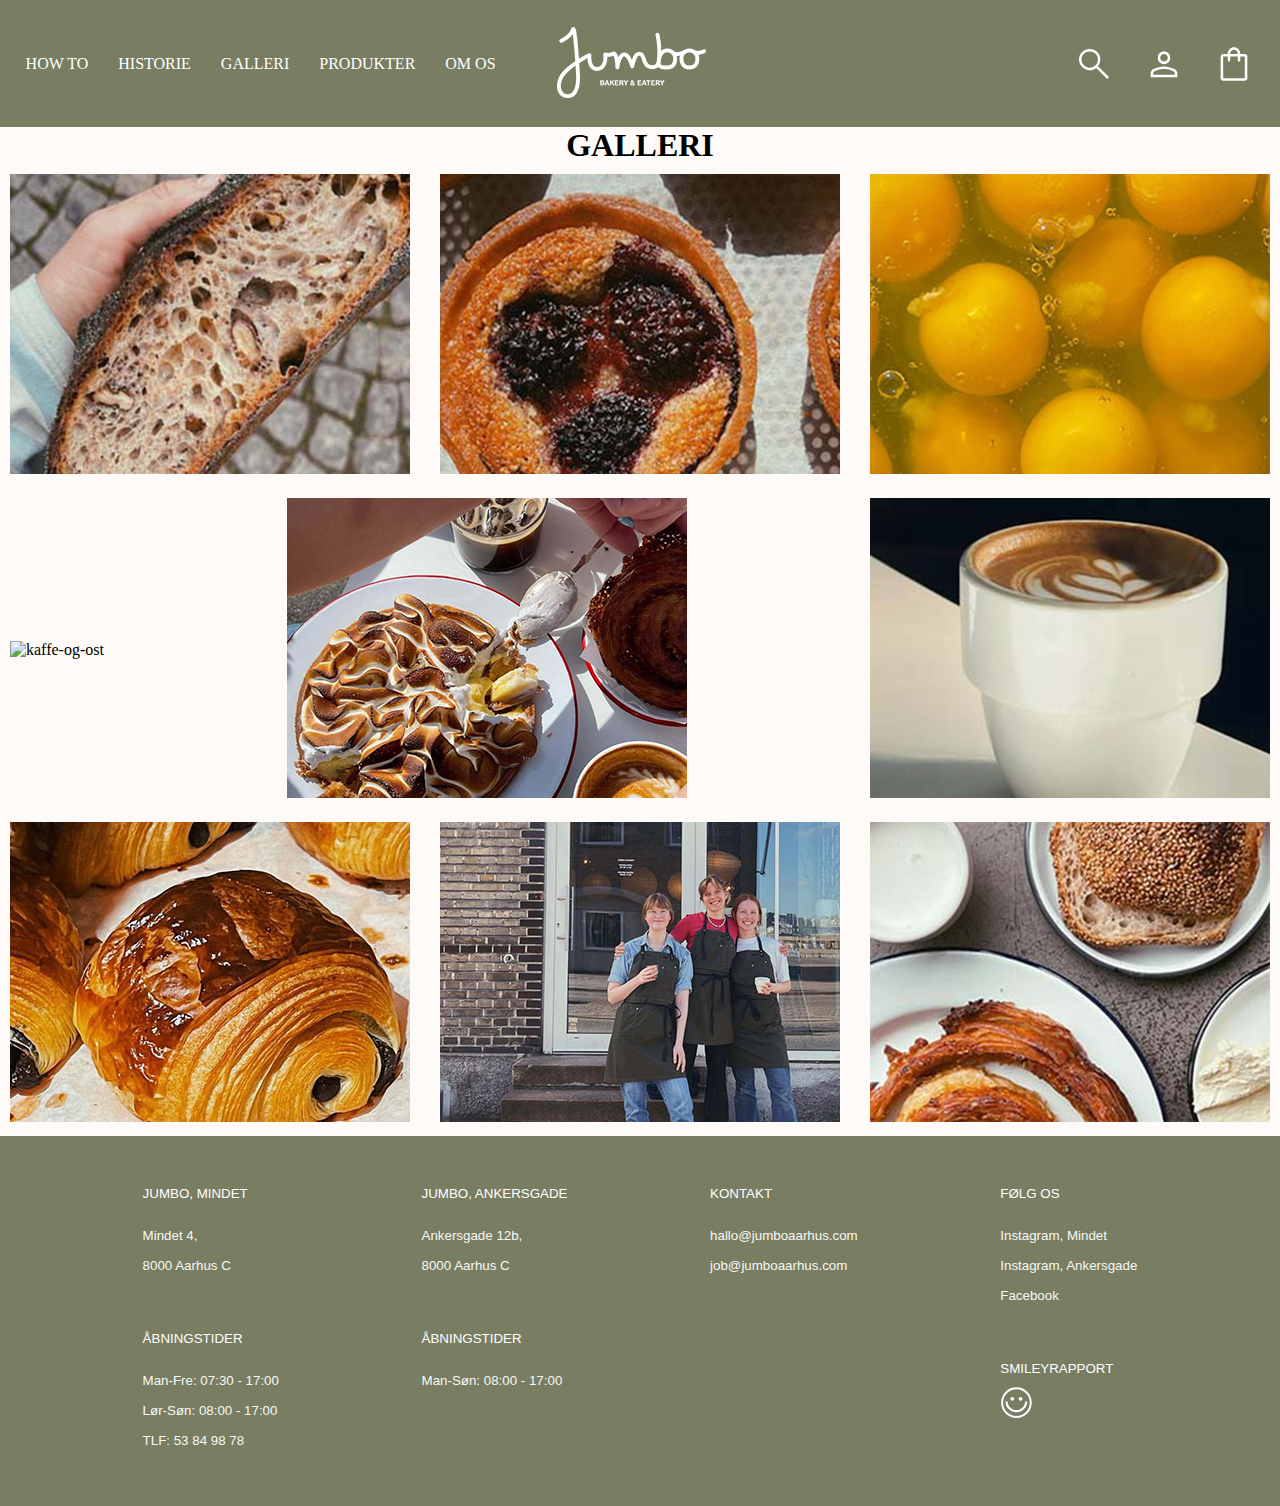
==== galleri.html @ 82f7b33d "Sæt galleri ind" ====
<!DOCTYPE html>
<html lang="en">
<head>
    <meta charset="UTF-8">
    <meta http-equiv="X-UA-Compatible" content="IE=edge">
    <meta name="viewport" content="width=device-width, initial-scale=1.0">
    <title>Galleri</title>
    <link rel="stylesheet" href="style.css">
    <link rel="stylesheet" href="https://use.typekit.net/jdf6xlg.css">

</head>
<body>
<header>
        <!-- Burgermennu -->
        <a id="mobilemenubutton" href="menu.html"> <img src="img-mobile/burgermenu.svg" alt="Burger Menu"> </a>
    
        <!-- Desktopmenu -->
        <nav id="desktopmenu">
            <a href="howto.html">How To</a>
    
            <div class="dropdown">
                <button class="dropbtn">Historie</button>
                <div class="dropdown-content">
                  <a href="#">Vores Historie</a>
                </div>
              </div>
    
            <a href="galleri.html">Galleri</a>
    
            <div class="dropdown">
                <button class="dropbtn">Produkter</button>
                <div class="dropdown-content">
                  <a href="#">Priser</a>
                </div>
              </div>
    
            <div class="dropdown">
                <button class="dropbtn">Om Os</button>
                <div class="dropdown-content">
                  <a href="#">Sociale Medier</a>
                  <a href="#">Nyhedsbrev</a>
                  <a href="#">Kontakt</a>
                </div>
              </div>
        </nav>
    
        <!-- logo -->
        <a id="logo" href="index.html"><img src="img-desktop/jumbo_logo_hvid.png" alt="Jumbo Bakery logo"></a>
    
        <!-- Headerens ikoner -->
        <div id="navikoner">
            <img id="searchnavikon" src="img-desktop/search.svg" alt="Søg ikon">
            <img id="loginnavikon" src="img-desktop/login.svg" alt="login ikon">
            <img id="shoppingnavikon" src="img-desktop/shopping_bag.svg" alt="Indkøbskurv ikon">
        </div>
</header>

    <main id="gallerimaincontent">
        <h1>GALLERI</h1>
        <section class="galleri-cards">
            <div>
                <img src="img-galleri/brød.jpg" alt="brød">
            </div>

            <div>
                <img src="img-galleri/bærtærte.jpg" alt="bærtærte">
            </div>

            <div>
                <img src="img-galleri/citroner.jpg" alt="citroner">
            </div>
        </section>

        <section class="galleri-cards">
        <div>
            <img src="img-galleri/kaffe-og-ost-på-tallerken.jpg" alt="kaffe-og-ost">
        </div>

        <div>
            <img src="img-galleri/kage.jpg" alt="kage">
        </div>

        <div>
            <img src="img-galleri/latte-art.jpg" alt="latte-art">
        </div>
        </section>

        <section class="galleri-cards">
            <div>
                <img src="img-galleri/pain-au-chocolat.jpg" alt="pain-au-chocolat">
            </div>
    
            <div>
                <img src="img-galleri/personale.jpg" alt="personale">
            </div>
    
            <div>
                <img src="img-galleri/rundstykke-og-kanelsnegl.jpg" alt="rundstykke-og-snegl">
            </div>
            </section>
    </main>

<footer>

        <div class="up">
           <h6>Jumbo, Mindet</h6>
            <p>
            <a href="https://goo.gl/maps/amgDQCaPEyqtKdEY8">
                    Mindet 4,<br>
                    8000 Aarhus C
                </a>
            </p>
            <h6>åbningstider</h6>
            <p>
            Man-Fre: 07:30 - 17:00 <br>
            Lør-Søn: 08:00 - 17:00 <br>
            <a href="tel:53849878">TLF: 53 84 98 78</a>
            </p>
        </div>
    
        <div class="up">
            <h6>Jumbo, Ankersgade</h6>
            <p>
            <a href="https://goo.gl/maps/ew4C2JvBqmzPx2Tu6">
            Ankersgade 12b,<br>
            8000 Aarhus C<br>
            </a>
            </p>
           
            
            <h6>åbningstider</h6>
            <p>
            Man-Søn: 08:00 - 17:00
            </p>
        </div>
    
        <div class="down">
            <h6>Kontakt</h6>
            <p>
            <a href="mailto:hallo@jumboaarhus.com">hallo@jumboaarhus.com</a><br>
            <a href="mailto:job@jumboaarhus.com">job@jumboaarhus.com</a>
            </p>
        </div>
    
        <div class="down">
            <h6>Følg Os</h6>
            <p>
            <a href="https://www.instagram.com/jumbo_aarhus/?hl=en" target="_blank"> 
            Instagram, Mindet 
            </a> 
            <br>
            <a href="https://www.instagram.com/jumbo_ankersgade/?hl=en" target="_blank">
            Instagram, Ankersgade 
            </a> 
            <br>
            <a href="https://www.facebook.com/jumboaarhus/" target="_blank">
            Facebook
            </a>
            </p>
    
            <h6>Smileyrapport</h6>
            <a href="https://www.findsmiley.dk/947500">
            <img src="img-desktop/smiley.svg" alt="Smileyrapport">
            </a>
        </div>
</footer>

</body>
</html>
---- style.css ----
*{
    margin: 0;
    padding: 0;
}


                                                    /*Header og navbar*/
header{
    background-color: #797d62;

    padding: 2%;
    position: sticky;
    top: 0;

    display: flex;
    justify-content: space-between;
    align-items: center;
    z-index: 1;
  
}

/* spacing af navbaren */
nav{
    display: flex;
    gap: 30px;
}

/* styling af to a tags i headeren om ikke skal have drop down */
nav > a{
    font-family: cormorant-garamond, serif;
    font-weight: 400;
    font-style: normal;
    color: white;
    font-size: 16px;
    text-decoration: none;
    text-transform: uppercase;
}

nav > a:hover{
    font-weight: 800;
}


/* Ikoner i venstre side af headeren */
#navikoner {
    display: flex;
    gap: 30px;
}

#searchnavikon, #loginnavikon, #shoppingnavikon {
    width: 40px;
    height: 40px;
}


/* dropdown styling i navbaren */
.dropbtn {
    background-color: transparent;
    font-family: cormorant-garamond, serif;
    font-weight: 400;
    font-style: normal;
    color: white;
    font-size: 16px;
    text-decoration: none;
    text-transform: uppercase;

    border: none;
  }
  
  /* display none, da content i dropdown skal være gemt væk når man ikke hover over det */
  .dropdown-content {
    display: none;
    position: absolute;

    background-color: #797d62;
    font-family: cormorant-garamond, serif;
    font-weight: 400;
    font-style: normal;
    color: white;
    font-size: 13pt;
    text-decoration: none;
    text-transform: uppercase;
    text-align: center;

    min-width: 110px;
    box-shadow: 0px 8px 16px 0px rgba(0, 0, 0, 0.075);
    z-index: 1;
  }
  
  .dropdown-content a {
    color: white;
    padding: 12px 16px;
    text-decoration: none;
    display: block;
  }

  /* dropdown hover  */

  /* skift af baggrundfarve og font weight når man over */
  .dropdown-content a:hover {
      background-color: #9b9b7a;
      font-weight: 800;
    }
  /* display bliver ændret til blok, for at vise content når man hover */
  .dropdown:hover .dropdown-content {
      display: block;
    }

                                                    /* Burger menu */

#burgermenubody{
    background-color: #797d62;
    color: white;
}

#burgermenu{
    display:flex;
    gap: 50px;
    flex-direction: column;
    align-items: center;
    padding: 30%;
}

#burgermenunavnikoner{
    display: flex;
    gap: 30px;
    justify-content: center;
}

.burgermennunavikon{
    width: 40px;
    height: 40px;
}

#burgermenuexit > img{
    width: 40px;
    height: 40px;
    padding: 6%;
}

#mobilemenubutton{
    width: 50px;
    height: 50px;
}


                                                         /* Forside */

                                                        /* hero sektion */
#heroforside{
    width: 100%;
    height: auto;
}
#heroforsidetekst{
    font-family: cormorant-garamond, serif;
    font-weight: 300;
    font-style: normal;
    font-size: 60px;
    text-transform: uppercase;

    position: absolute;
    top: 50%;
    left: 50%;
    transform: translate(-50%, -100%);
    text-align: center;
    
}
                                            /* vores historie teaser på forsiden */
#historieteaser{
    text-align: center;
    padding:10% 15%;
}

h2{
    font-family: cormorant-garamond, serif;
    font-weight: 400;
    font-style: normal;
    text-transform: uppercase;
    font-size: 40px;
    padding-bottom: 30px;
}

p{
    font-family: montserrat, sans-serif;
    font-weight: 100;
    font-size: 15px;
    font-style: normal;
    line-height: 30px;
    padding-bottom:30px;
}

                                                    /* nyhed på forsiden */

            

.tokolonner, #nyhedforsidebillede, #nyhedforsidetekst {
    display:flex;
    background-color: #d9ae94;
}

#nyhedforsidebillede, #nyhedforsidetekst{
    align-items:center;
    text-align: center;
}

#nyhedforsidebillede > img{
    width:100%;
}

#nyhedforsidetekst > div, #medlemforsidetekst > div{
    padding: 10%;
}

.lyserøddknap{
    background-color: #c4685a;
    border: none;
    color:white;
    padding: 15px 32px;
    text-align: center;
    text-decoration: none;
    font-size: 16px;
    font-family: montserrat, sans-serif;
    font-weight: 300;
    font-style: normal;
    text-transform: uppercase;
    box-shadow: 0 8px 16px 0 rgba(0,0,0,0.2), 0 6px 20px 0 rgba(0,0,0,0.19);
}
.lyserøddknap:hover{
    font-weight: 600;
}

                                                        /* Forside cards */


#forsidecards{
    display: flex;
    flex-wrap: wrap;
}


                                                    /* medlemsskab på forsiden */


.tokolonnermedlem, #medlemforsidebillede, #medlemforsidetekst {
    display:flex;
    background-color: #9b9b7a;
}

#medlemforsidebillede, #medlemforsidetekst{
    align-items:center;
    text-align: center;
}

#medlemforsidebillede > img{
    width:100%;
}

.grønknap{
    background-color: #797d62;
    border: none;
    color:white;
    padding: 15px 32px;
    text-align: center;
    text-decoration: none;
    font-size: 16px;
    font-family: montserrat, sans-serif;
    font-weight: 300;
    font-style: normal;
    text-transform: uppercase;
    box-shadow: 0 8px 16px 0 rgba(0,0,0,0.2), 0 6px 20px 0 rgba(0,0,0,0.19);
}
.grønknap:hover{
    font-weight: 600;
}

                                                        /* Gallerisiden */

#gallerimaincontent{
    text-align: center;
    background-color:#fdfaf8;
}

/*Galleri cards*/

.galleri-cards{
    display: flex;
    align-items: center;
    justify-content: space-between;
    padding: 10px;
}

.galleri-cards > div > img{
    width: 400px;
}









                                                        /* footer */


h6{
    font-family: montserrat, sans-serif;
    font-weight: 300;
    font-style: normal;
    font-size: 10pt;
    text-transform: uppercase;
    color: white;
}

footer{
    padding-top:50px;
    min-height:300px;
    width:100%;

    background-color:#797d62;
    text-align:left;

    display: flex;
    justify-content: space-evenly;
    align-items:stretch;
}



footer > div >p{
    margin-top:20px;
    margin-bottom:20px;

    color: #f7f8f6;
    text-align: center;
    text-align: left;
    line-height: 30px;
    font-family: montserrat, sans-serif;
    font-weight: 100;
    font-style: normal;
    font-size: 10pt;
}


footer > div > p > a{
    text-decoration: none;
    color: #f7f8f6;
}

footer > div > p > a:hover{
    font-weight: 300;
}


footer > div > a > img{
    padding-top: 10px;
    height: 50px;
    width: 50px;
}



                                                            /*Media Qoury*/ 

@media only screen and (min-width:1026px){
    /* header */
   #mobilemenubutton{
       display: none;
   }

   #logo{
        padding-right:25%;
        cursor:pointer;
    }

    /* nyheder forsiden */
    .tokolonner, .tokolonnermedlem{
        flex-direction:row;
    }
    #nyhedforsidebillede, #nyhedforsidetekst, #medlemforsidebillede, #medlemforsidetekst{
        width:50%;
    }
}

@media only screen and (max-width:1026px){
    /* header */
    #desktopmenu{
        display: none;
    }

    #logo{
        padding-left: 15%;
    }

    /* heroforside */
    #heroforsidetekst{
        font-size: 34px;
        transform: translate(-50%, -130%);
    }

    /* historie teaser forside */
    #historieteaserh2{
        font-size: 20px;
    }

    /* Nyheder forsiden */
    .tokolonner, .tokolonnermedlem{
        flex-direction:column;
    }

    /* footer */
    footer{
        flex-direction: column;
        align-items: center;
    }
}
@media only screen and (max-width:768px){
    /* header */
    div >#searchnavikon{
        display: none;
    }

    /* heroforside */
    #heroforsidetekst {
        font-size: 25px;
        transform: translate(-50%, -200%);
    }

    /* gallerisiden */
    .galleri-cards{
        display: flex;
        flex-direction: column;
        flex-wrap: wrap;
        align-items: center;
        padding-bottom: 20px;
    }

    .galleri-cards > div > img {
        width: 300px;
        margin-bottom: 10px;
    }

    h1{
        font-size: 20pt;
    }
}

@media only screen and (max-width:414px){
    /* header */
    #mobilemenubutton {
        width: 40px;
        height: 40px;
    }

    #navikoner{
        gap:10px;
    }

    /* heroforside */
    #heroforsidetekst {
        font-size: 20px;
        transform: translate(-50%, -290%);
    }
}
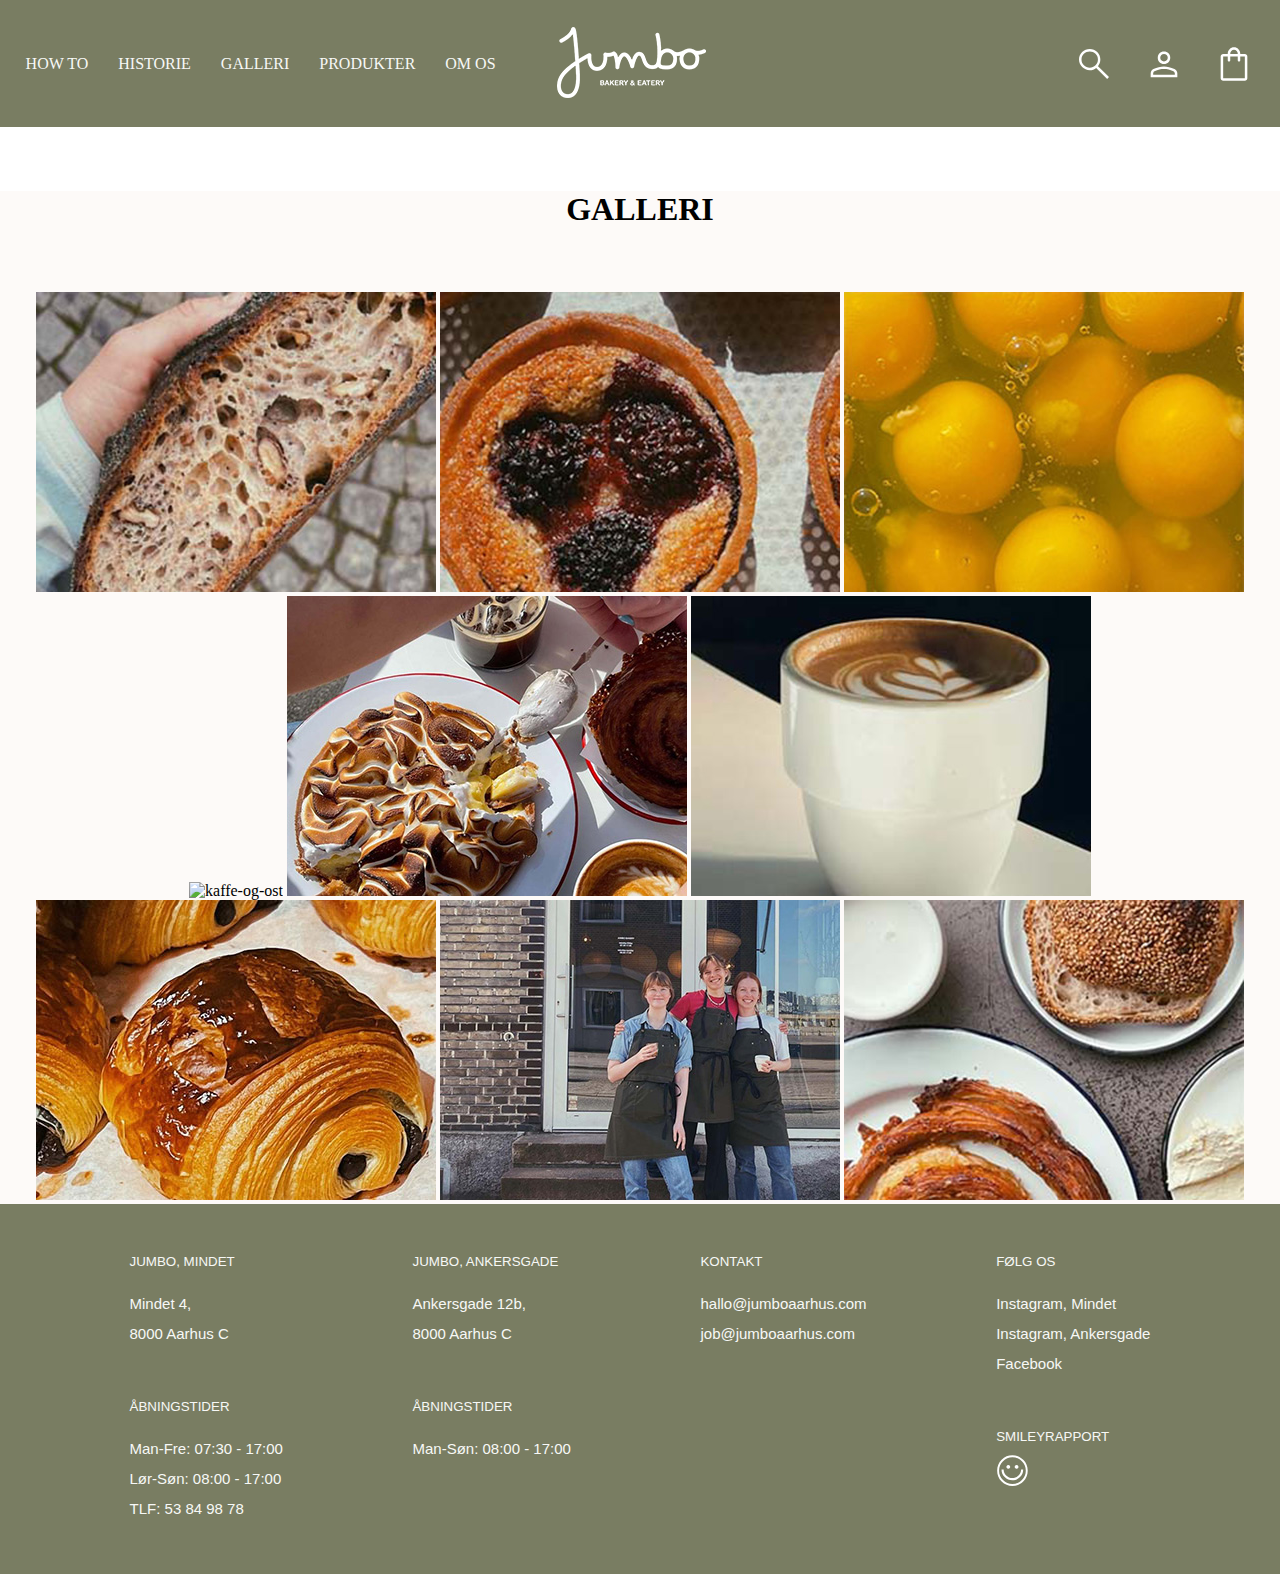
==== commit 0bd355b3: "tilføjelse af billeder til produkt" ====
--- a/galleri.html
+++ b/galleri.html
@@ -5,12 +5,15 @@
     <meta http-equiv="X-UA-Compatible" content="IE=edge">
     <meta name="viewport" content="width=device-width, initial-scale=1.0">
     <title>Galleri</title>
+    <meta name="description" content="Vi tilbyder stor kvalitet af surdejsbrød og kager lavet af økologiske sæsonbaceret råvarer. Vores barista kaffe er nøje udvalgt og lokalt.">
+    
+    <!-- Stylesheet -->
     <link rel="stylesheet" href="style.css">
     <link rel="stylesheet" href="https://use.typekit.net/jdf6xlg.css">
 
 </head>
 <body>
-<header>
+    <header>
         <!-- Burgermennu -->
         <a id="mobilemenubutton" href="menu.html"> <img src="img-mobile/burgermenu.svg" alt="Burger Menu"> </a>
     
@@ -19,29 +22,22 @@
             <a href="howto.html">How To</a>
     
             <div class="dropdown">
-                <button class="dropbtn">Historie</button>
+                <button href=historie.html class="dropbtn">Historie</button>
                 <div class="dropdown-content">
-                  <a href="#">Vores Historie</a>
+                  <a href="historie.html">Vores Historie</a>
                 </div>
               </div>
     
             <a href="galleri.html">Galleri</a>
     
             <div class="dropdown">
-                <button class="dropbtn">Produkter</button>
+                <button href="produkter.html" class="dropbtn">Produkter</button>
                 <div class="dropdown-content">
-                  <a href="#">Priser</a>
+                  <a href="produkter.html">Priser</a>
                 </div>
               </div>
     
-            <div class="dropdown">
-                <button class="dropbtn">Om Os</button>
-                <div class="dropdown-content">
-                  <a href="#">Sociale Medier</a>
-                  <a href="#">Nyhedsbrev</a>
-                  <a href="#">Kontakt</a>
-                </div>
-              </div>
+              <a href="omos.html">Om Os</a>
         </nav>
     
         <!-- logo -->
@@ -53,51 +49,21 @@
             <img id="loginnavikon" src="img-desktop/login.svg" alt="login ikon">
             <img id="shoppingnavikon" src="img-desktop/shopping_bag.svg" alt="Indkøbskurv ikon">
         </div>
-</header>
+    </header>   
 
     <main id="gallerimaincontent">
         <h1>GALLERI</h1>
         <section class="galleri-cards">
-            <div>
                 <img src="img-galleri/brød.jpg" alt="brød">
-            </div>
-
-            <div>
                 <img src="img-galleri/bærtærte.jpg" alt="bærtærte">
-            </div>
-
-            <div>
                 <img src="img-galleri/citroner.jpg" alt="citroner">
-            </div>
+                <img src="img-galleri/kaffe-og-ost-på-tallerken.jpg" alt="kaffe-og-ost">
+                <img src="img-galleri/kage.jpg" alt="kage">
+                <img src="img-galleri/latte-art.jpg" alt="latte-art">
+                <img src="img-galleri/pain-au-chocolat.jpg" alt="pain-au-chocolat">
+                <img src="img-galleri/personale.jpg" alt="personale">
+                <img src="img-galleri/rundstykke-og-kanelsnegl.jpg" alt="rundstykke-og-snegl">
         </section>
-
-        <section class="galleri-cards">
-        <div>
-            <img src="img-galleri/kaffe-og-ost-på-tallerken.jpg" alt="kaffe-og-ost">
-        </div>
-
-        <div>
-            <img src="img-galleri/kage.jpg" alt="kage">
-        </div>
-
-        <div>
-            <img src="img-galleri/latte-art.jpg" alt="latte-art">
-        </div>
-        </section>
-
-        <section class="galleri-cards">
-            <div>
-                <img src="img-galleri/pain-au-chocolat.jpg" alt="pain-au-chocolat">
-            </div>
-    
-            <div>
-                <img src="img-galleri/personale.jpg" alt="personale">
-            </div>
-    
-            <div>
-                <img src="img-galleri/rundstykke-og-kanelsnegl.jpg" alt="rundstykke-og-snegl">
-            </div>
-            </section>
     </main>
 
 <footer>
--- a/style.css
+++ b/style.css
@@ -9,17 +9,17 @@
     background-color: #797d62;
 
     padding: 2%;
+    z-index: 1;
     position: sticky;
     top: 0;
 
     display: flex;
     justify-content: space-between;
     align-items: center;
-    z-index: 1;
   
 }
 
-/* spacing af navbaren */
+/* placering af menupunkterne af navbaren */
 nav{
     display: flex;
     gap: 30px;
@@ -30,7 +30,7 @@
     font-family: cormorant-garamond, serif;
     font-weight: 400;
     font-style: normal;
-    color: white;
+    color:#f7f8f6;
     font-size: 16px;
     text-decoration: none;
     text-transform: uppercase;
@@ -59,7 +59,7 @@
     font-family: cormorant-garamond, serif;
     font-weight: 400;
     font-style: normal;
-    color: white;
+    color: #f7f8f6;
     font-size: 16px;
     text-decoration: none;
     text-transform: uppercase;
@@ -76,7 +76,7 @@
     font-family: cormorant-garamond, serif;
     font-weight: 400;
     font-style: normal;
-    color: white;
+    color: #f7f8f6;
     font-size: 13pt;
     text-decoration: none;
     text-transform: uppercase;
@@ -88,7 +88,7 @@
   }
   
   .dropdown-content a {
-    color: white;
+    color: #f7f8f6;
     padding: 12px 16px;
     text-decoration: none;
     display: block;
@@ -110,7 +110,7 @@
 
 #burgermenubody{
     background-color: #797d62;
-    color: white;
+    color: #f7f8f6;
 }
 
 #burgermenu{
@@ -118,13 +118,14 @@
     gap: 50px;
     flex-direction: column;
     align-items: center;
-    padding: 30%;
+    padding: 20%;
 }
 
 #burgermenunavnikoner{
     display: flex;
     gap: 30px;
     justify-content: center;
+    padding-bottom: 10%;
 }
 
 .burgermennunavikon{
@@ -161,7 +162,7 @@
     position: absolute;
     top: 50%;
     left: 50%;
-    transform: translate(-50%, -100%);
+    transform: translate(-50%, 10%);
     text-align: center;
     
 }
@@ -214,7 +215,7 @@
 .lyserøddknap{
     background-color: #c4685a;
     border: none;
-    color:white;
+    color:#f7f8f6;
     padding: 15px 32px;
     text-align: center;
     text-decoration: none;
@@ -234,7 +235,13 @@
 
 #forsidecards{
     display: flex;
+    justify-content: space-between;
+    flex-direction: row;
     flex-wrap: wrap;
+}
+
+#forsidecards > img{
+    width: 33%;
 }
 
 
@@ -255,10 +262,11 @@
     width:100%;
 }
 
+
 .grønknap{
     background-color: #797d62;
     border: none;
-    color:white;
+    color:#f7f8f6;
     padding: 15px 32px;
     text-align: center;
     text-decoration: none;
@@ -279,39 +287,234 @@
     text-align: center;
     background-color:#fdfaf8;
 }
-
-/*Galleri cards*/
-
-.galleri-cards{
+#gallerimaincontent > h1 {
+    margin: 5%;
+}
+                                                        /* Historiesiden */
+
+/*Billede på siden historie*/
+#billede-historie{ 
+    background-image: url("img-desktop/broed1.jpg");
+    height: 60vh;
+    background-repeat: no-repeat;
+    background-size: cover;
+    background-position: center;
     display: flex;
     align-items: center;
-    justify-content: space-between;
-    padding: 10px;
-}
-
-.galleri-cards > div > img{
-    width: 400px;
-}
-
-
-
-
-
-
+    justify-content: center;
+
+ }
+
+ /*Billede på siden historie*/
+ #billede-historie > div{
+   
+    text-align: center;
+    font-family: 'Cormorant Garamond', serif;
+    font-size: 30pt;
+    letter-spacing: 2px;
+    color: #f7f8f6;
+    
+ }
+
+
+ section.historie > div {
+    padding-top: 90px;
+    padding-bottom: 90px;
+    background-color:  #9b9b7a;
+   
+  }
+  
+  section.historie > div > h3{
+    padding-left: 300px; 
+    padding-right: 300px;
+    font-family: 'Cormorant Garamond', serif;
+    text-align: center;
+    padding-bottom: 8pt;
+    font-size: 30px;
+    color: #f7f8f6;
+    text-transform: uppercase;
+  }
+  
+
+  section.historie > div > p{
+    padding-left: 200px; 
+    padding-right: 200px;
+    color:#f7f8f6;
+    text-align: center;
+}  
+
+                                                    /* How to underside */
+
+
+/*hero*/
+section#overskriftopskrift{
+    background-image:url("img-desktop/howtobaggrund.png");
+    height: 80vh;
+    background-repeat: no-repeat;
+    background-size: cover;
+    background-position: center;
+    display: flex;
+    align-items: center;
+    justify-content: center;
+}
+
+section#overskriftopskrift > div >h1{
+    margin-bottom: 4%;
+    font-family: cormorant-garamond, serif;
+    font-weight: 400;
+    color: black;
+    font-size:100px;
+    text-align: center;
+}
+
+section#overskriftopskrift > div > p {
+    text-align: center;
+}
+
+/* How to CARDS*/
+
+#howto{
+    display: flex;
+    flex-direction: row;
+    padding: 4%;
+}
+
+/* opskrifter */
+#howto > section.opskrifter > div{
+    display: flex;
+    width: 100%;
+    padding-top:25px;
+
+}
+
+#howto> section.opskrifter> h3{
+    margin-top: 80px;
+    margin-bottom: 40px;
+    font-family: cormorant-garamond, serif;
+    font-weight: 600;
+    font-style: normal;
+    font-size: 30px;
+    color: black;
+    text-align: center;
+}
+
+/* ingredienser */
+
+#howto > section > div > div.ingredienser > h4{
+    text-align: center;
+    margin-bottom: 15px;
+}
+
+#howto > section > div > div.fremgang > h4{
+    text-align: center;
+    margin-bottom: 15px;
+}
+#howto > section > div > div.ingredienser >  a{
+    padding-left: 35%;
+    color: black;
+    text-transform: uppercase;
+}
+
+#howto > section > div > div.ingredienser > ul {
+    margin: 30px;
+   
+    text-align: left;
+    font-family: montserrat, sans-serif;
+    font-weight: 100;
+    font-style: normal;
+    color: black;
+}
+
+/* fremgangsmåde  */
+#howto > section > div > div.fremgang > p{
+    text-align: center;
+    text-transform: uppercase;
+    font-family: cormorant-garamond, serif;
+    font-weight: 600;
+    font-style: normal;
+    color: black;
+    padding-top: 6%;
+    padding-bottom: 5%;
+}
+
+#howto > section > div > div.fremgang > ul > li{
+    text-align: left;
+    font-family: montserrat, sans-serif;
+    font-weight: 100;
+    font-style: normal;
+    color: black;
+    padding-top: 5%;
+    padding-bottom: 5%;
+}
+#howto > section > div > div.fremgang > ol > li{
+    text-align: left;
+    font-family: montserrat, sans-serif;
+    font-weight: 100;
+    font-style: normal;
+    color: black;
+    padding-top: 5%;
+    padding-bottom: 5%;
+}
+
+                                                        /* Produkter */
+
+/* hero sektion */
+
+#heroprodukt{
+    background-image: url("img-desktop/produkt-hero-kage.jpg");
+    height: 80vh;
+    background-repeat: no-repeat;
+    background-size: cover;
+    background-position: center;
+    display: flex;
+    align-items: center;
+    justify-content: center;
+}
+
+ #heroprodukt > div > h1{
+    text-align: center;
+    font-family: 'Cormorant Garamond', serif;
+    font-size: 30pt;
+    letter-spacing: 2px;
+    color: black;
+    text-transform: uppercase;
+ }
+
+ #heroprodukt > div > p{
+    text-align: center;
+    font-size: 16pt;
+    letter-spacing: 2px;
+    color: black;
+    padding: 2% 14%;
+ }
+ 
+ #heroprodukt > div > img{
+    margin-left:49%;
+ }
+
+
+
+/* produkter */
+#produktbilleder{
+    display: flex;
+}
+
+#produktbilleder > div{
+    display: flex;
+}
+
+
+#produktlillebilleder{
+    display: flex;
+    flex-wrap: wrap;
+    width: 100%;
+    height: auto;
+}
 
 
 
                                                         /* footer */
 
-
-h6{
-    font-family: montserrat, sans-serif;
-    font-weight: 300;
-    font-style: normal;
-    font-size: 10pt;
-    text-transform: uppercase;
-    color: white;
-}
 
 footer{
     padding-top:50px;
@@ -326,43 +529,43 @@
     align-items:stretch;
 }
 
-
-
-footer > div >p{
-    margin-top:20px;
-    margin-bottom:20px;
-
-    color: #f7f8f6;
-    text-align: center;
-    text-align: left;
-    line-height: 30px;
-    font-family: montserrat, sans-serif;
-    font-weight: 100;
-    font-style: normal;
-    font-size: 10pt;
-}
-
-
-footer > div > p > a{
-    text-decoration: none;
-    color: #f7f8f6;
-}
-
-footer > div > p > a:hover{
-    font-weight: 300;
-}
-
-
 footer > div > a > img{
     padding-top: 10px;
     height: 50px;
     width: 50px;
 }
 
+/* tekst dekoration på footer */
+h6{
+    font-family: montserrat, sans-serif;
+    font-weight: 300;
+    font-style: normal;
+    font-size: 10pt;
+    text-transform: uppercase;
+    color: #f7f8f6;
+}
+
+footer > div > p{
+    margin-top:20px;
+    margin-bottom:20px;
+    color: #f7f8f6;
+}
+
+
+footer > div > p > a{
+    text-decoration: none;
+    color: #f7f8f6;
+}
+
+footer > div > p > a:hover{
+    font-weight: 300;
+}
+
+
 
 
                                                             /*Media Qoury*/ 
-
+                                                    /* @media min-width 1026px */
 @media only screen and (min-width:1026px){
     /* header */
    #mobilemenubutton{
@@ -381,9 +584,14 @@
     #nyhedforsidebillede, #nyhedforsidetekst, #medlemforsidebillede, #medlemforsidetekst{
         width:50%;
     }
-}
+
+    
+}
+
+                                                        /* @media max-width 1026px */
 
 @media only screen and (max-width:1026px){
+
     /* header */
     #desktopmenu{
         display: none;
@@ -393,20 +601,42 @@
         padding-left: 15%;
     }
 
+
     /* heroforside */
     #heroforsidetekst{
         font-size: 34px;
-        transform: translate(-50%, -130%);
-    }
+        transform: translate(-50%, -10%);
+    }
+
 
     /* historie teaser forside */
     #historieteaserh2{
         font-size: 20px;
     }
 
+
     /* Nyheder forsiden */
     .tokolonner, .tokolonnermedlem{
         flex-direction:column;
+    }
+
+    /* produkter */
+
+    #produktbilleder {
+        display: flex;
+        flex-direction: column;
+        align-items: center;
+    }
+
+    #produktbilleder > div {
+        display: flex;
+        justify-content: center;
+    }
+  
+  
+    #produktstorbillede > img{
+        width: 100%;
+        height: auto;
     }
 
     /* footer */
@@ -415,38 +645,72 @@
         align-items: center;
     }
 }
+
+
+                                                        /* @media max-width 768px */
+
+
 @media only screen and (max-width:768px){
+
+
     /* header */
     div >#searchnavikon{
         display: none;
     }
 
+
     /* heroforside */
     #heroforsidetekst {
         font-size: 25px;
-        transform: translate(-50%, -200%);
-    }
-
-    /* gallerisiden */
-    .galleri-cards{
+        transform: translate(-50%, -180%);
+    }
+
+
+    /* cards forsiden */
+    #forsidecards > img{
+        width: 50%;
+    }
+
+
+    /* Historiesiden  */
+    section.historie>div>p {
         display: flex;
         flex-direction: column;
-        flex-wrap: wrap;
         align-items: center;
-        padding-bottom: 20px;
-    }
-
-    .galleri-cards > div > img {
-        width: 300px;
-        margin-bottom: 10px;
-    }
-
-    h1{
+        padding-left: 90px;
+        padding-right: 90px;
+        color: #f7f8f6;
+    }
+    section.historie>div>h3 {
+        display: flex;
+        flex-direction: column;
+        align-items: center;
+        padding-left: 100px;
+        padding-right: 100px;
+        color: #f7f8f6;
+    }
+
+    #billede-historie{ 
+        height: 40vh;
+    }
+
+    #billede-historie > div {
         font-size: 20pt;
     }
-}
+
+
+    /* how to underside */
+    #howto {
+        display: flex;
+        flex-direction: column;
+    }
+
+}
+
+                                                        /* @media max-width 414px */
 
 @media only screen and (max-width:414px){
+
     /* header */
     #mobilemenubutton {
         width: 40px;
@@ -457,9 +721,4 @@
         gap:10px;
     }
 
-    /* heroforside */
-    #heroforsidetekst {
-        font-size: 20px;
-        transform: translate(-50%, -290%);
-    }
-}
+}
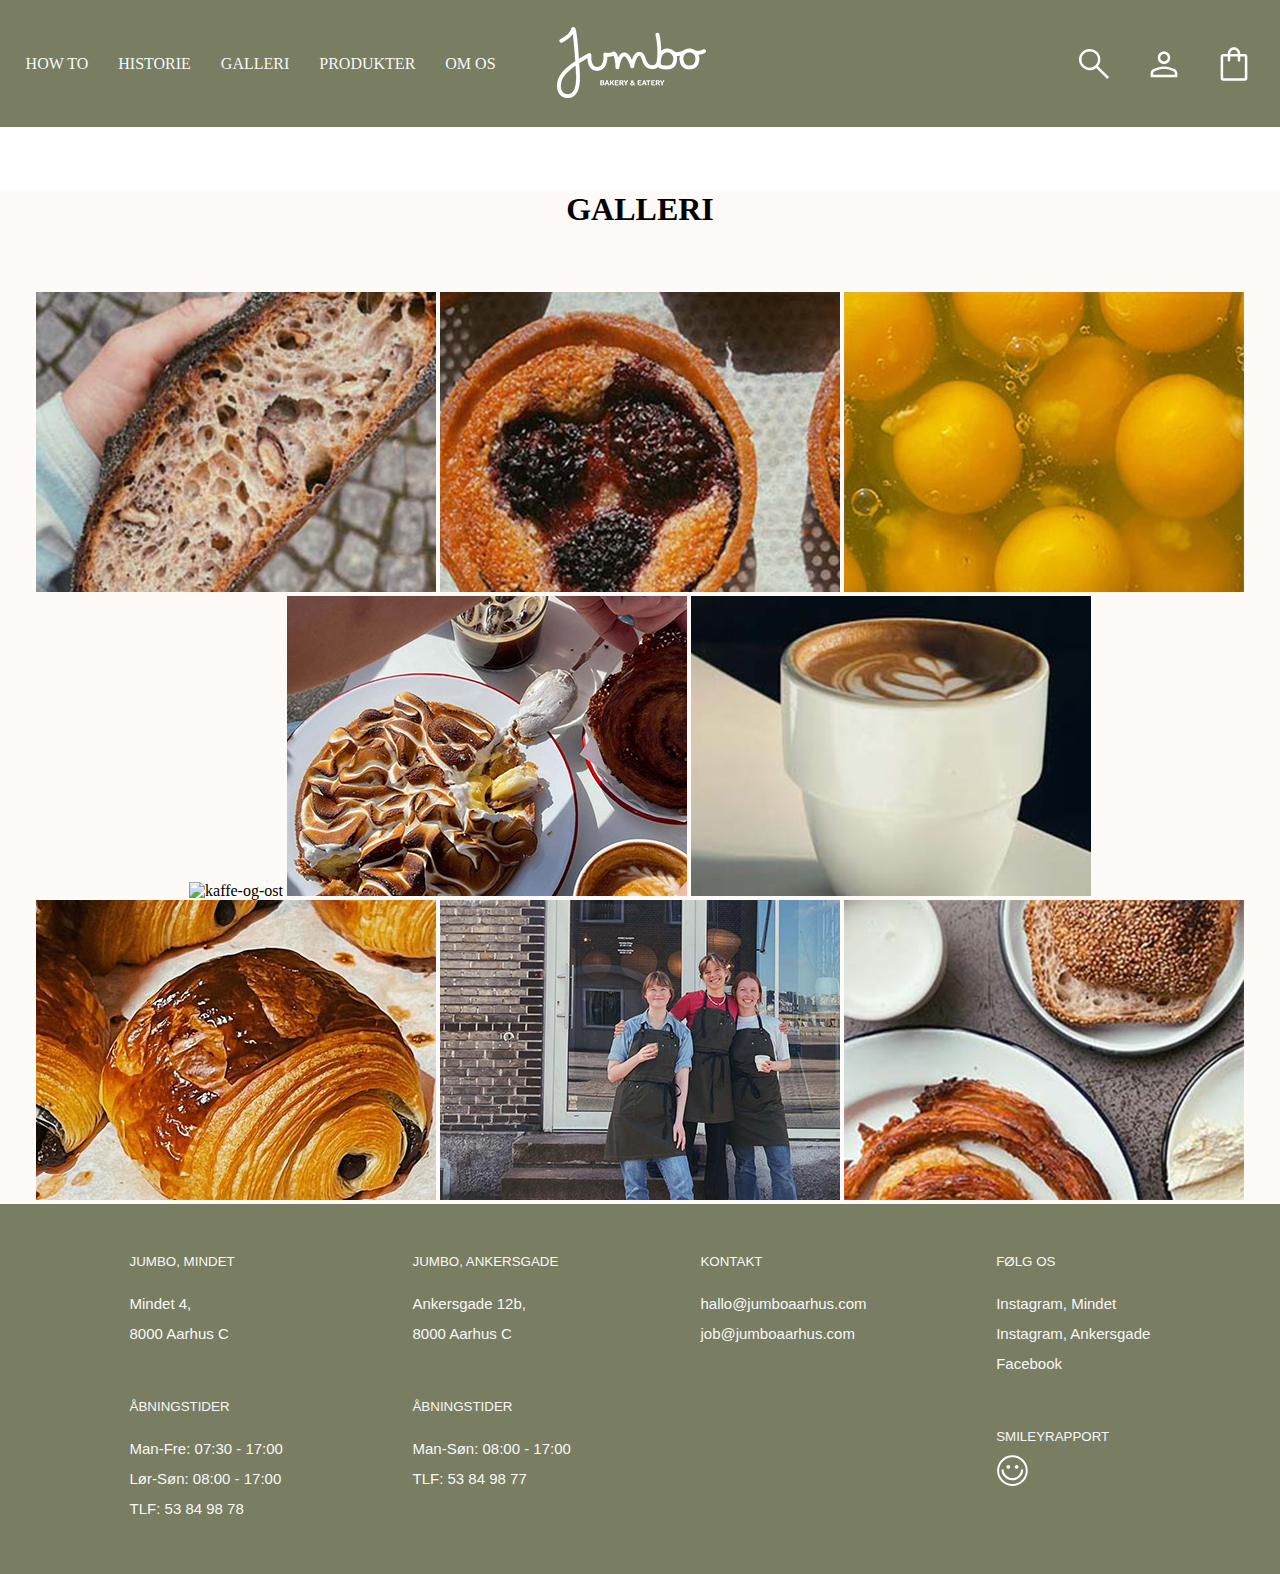
==== commit e91c3808: "små rettelser" ====
--- a/galleri.html
+++ b/galleri.html
@@ -22,22 +22,22 @@
             <a href="howto.html">How To</a>
     
             <div class="dropdown">
-                <button href=historie.html class="dropbtn">Historie</button>
+                <button class="dropbtn">Historie</button>
                 <div class="dropdown-content">
                   <a href="historie.html">Vores Historie</a>
                 </div>
-              </div>
+            </div>
     
             <a href="galleri.html">Galleri</a>
     
             <div class="dropdown">
-                <button href="produkter.html" class="dropbtn">Produkter</button>
+                <button class="dropbtn">Produkter</button>
                 <div class="dropdown-content">
                   <a href="produkter.html">Priser</a>
                 </div>
-              </div>
+            </div>
     
-              <a href="omos.html">Om Os</a>
+            <a href="omos.html">Om Os</a>
         </nav>
     
         <!-- logo -->
@@ -49,7 +49,7 @@
             <img id="loginnavikon" src="img-desktop/login.svg" alt="login ikon">
             <img id="shoppingnavikon" src="img-desktop/shopping_bag.svg" alt="Indkøbskurv ikon">
         </div>
-    </header>   
+    </header> 
 
     <main id="gallerimaincontent">
         <h1>GALLERI</h1>
@@ -96,7 +96,8 @@
             
             <h6>åbningstider</h6>
             <p>
-            Man-Søn: 08:00 - 17:00
+            Man-Søn: 08:00 - 17:00<br>
+            <a href="tel:53849877">TLF: 53 84 98 77</a>
             </p>
         </div>
     
--- a/style.css
+++ b/style.css
@@ -167,7 +167,7 @@
     
 }
                                             /* vores historie teaser på forsiden */
-#historieteaser{
+.historieteaser{
     text-align: center;
     padding:10% 15%;
 }
@@ -294,7 +294,7 @@
 
 /*Billede på siden historie*/
 #billede-historie{ 
-    background-image: url("img-desktop/broed1.jpg");
+    background-image: url("img-desktop/broed3.jpg");
     height: 60vh;
     background-repeat: no-repeat;
     background-size: cover;
@@ -495,16 +495,16 @@
 
 
 /* produkter */
-#produktbilleder{
-    display: flex;
-}
-
-#produktbilleder > div{
-    display: flex;
-}
-
-
-#produktlillebilleder{
+.produktbilleder{
+    display: flex;
+}
+
+.produktbilleder > div{
+    display: flex;
+}
+
+
+.produktlillebilleder{
     display: flex;
     flex-wrap: wrap;
     width: 100%;
@@ -610,7 +610,7 @@
 
 
     /* historie teaser forside */
-    #historieteaserh2{
+    .historieteaserh2{
         font-size: 20px;
     }
 
